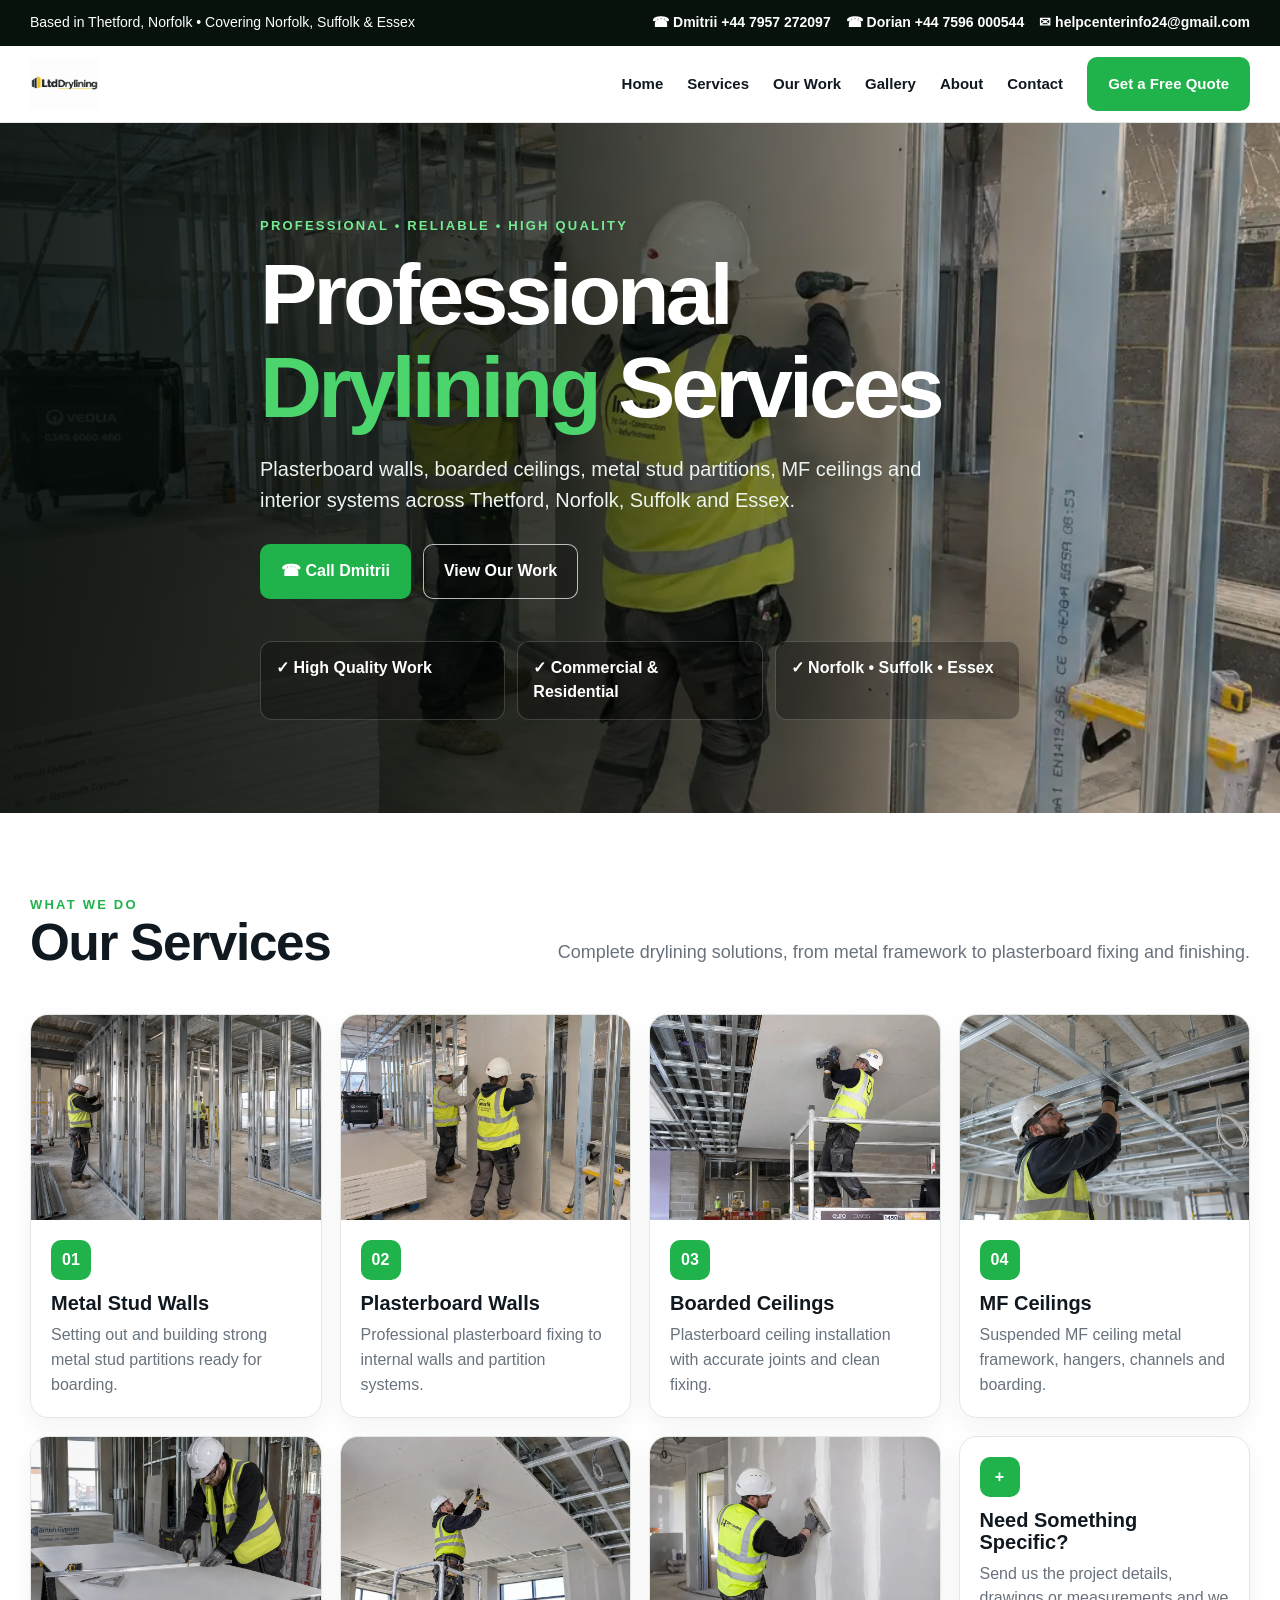
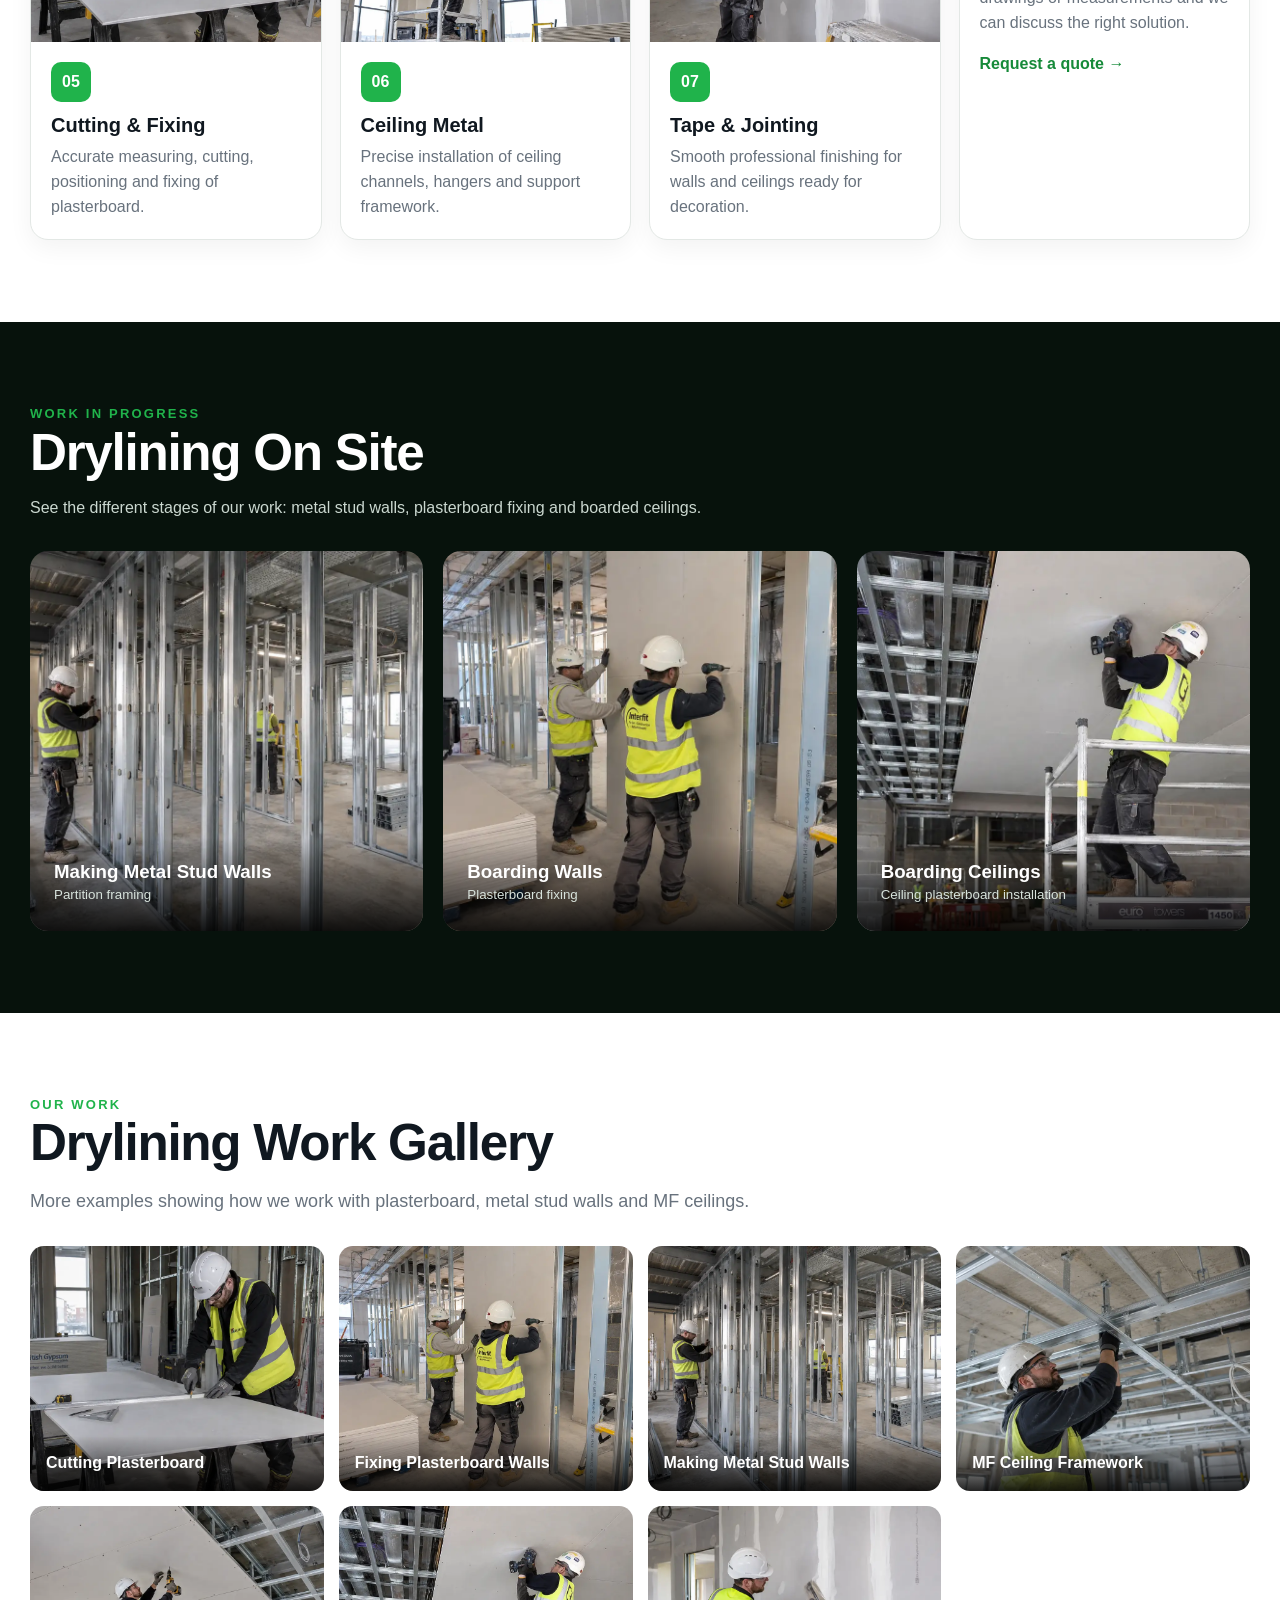
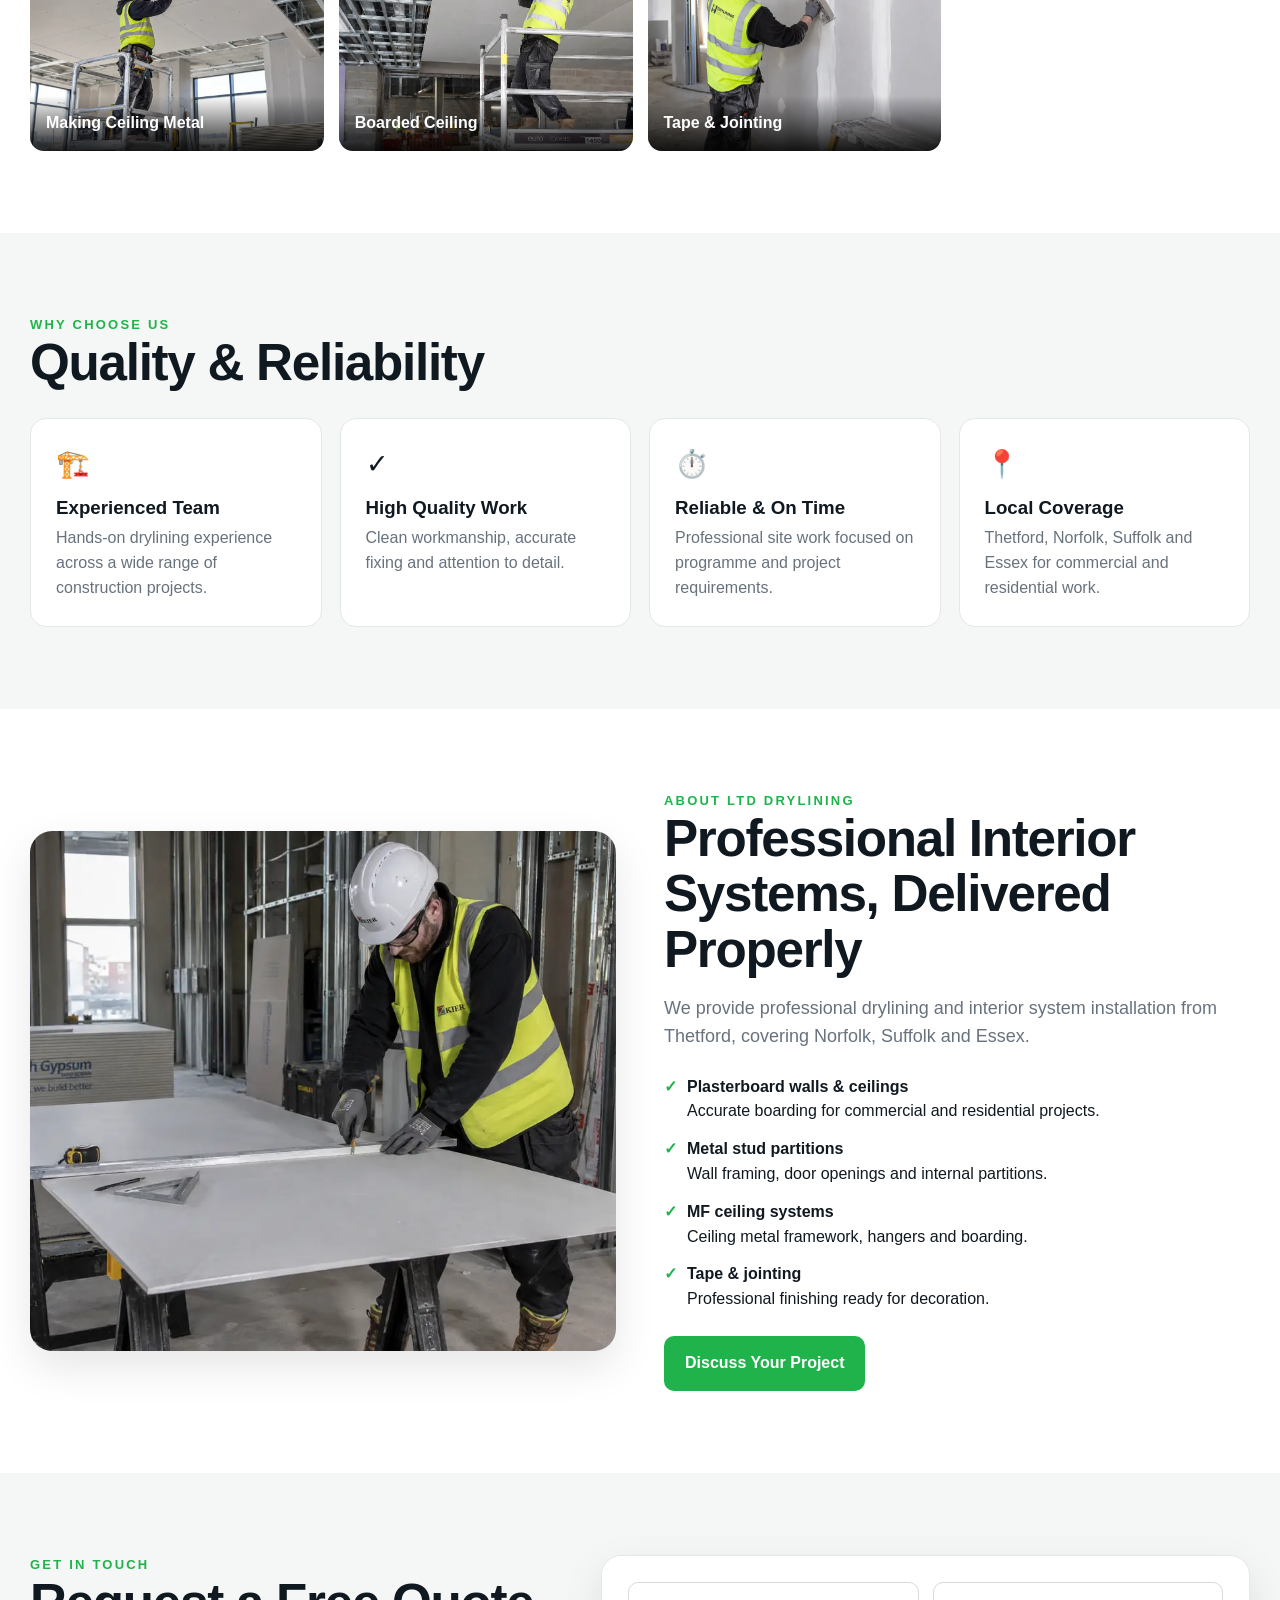
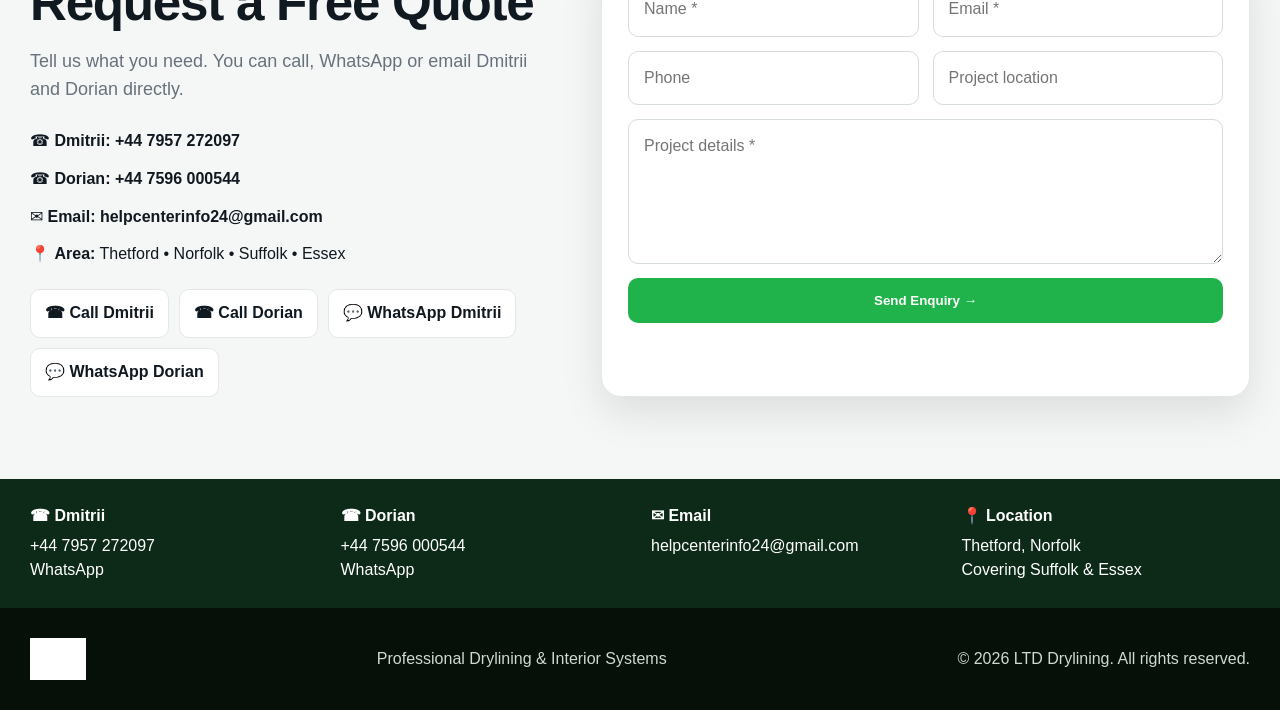
==== index.html @ b8921953 "Add files via upload" ====
<!DOCTYPE html>
<html lang="en">
<head>
<meta charset="UTF-8">
<meta name="viewport" content="width=device-width,initial-scale=1,viewport-fit=cover">
<meta name="theme-color" content="#07120c">
<title>LTD Drylining | Professional Drylining Services</title>
<meta name="description" content="Professional drylining, plasterboard walls, boarded ceilings, MF ceilings and metal stud partitions from Thetford across Norfolk, Suffolk and Essex.">
<style>
*{box-sizing:border-box}
html{scroll-behavior:smooth}
:root{
 --green:#20b34b;--green2:#168a39;--dark:#07120c;--dark2:#0d1d14;
 --text:#101820;--muted:#68727d;--soft:#f5f7f6;--line:#e3e8e5;--white:#fff;
 --shadow:0 16px 42px rgba(0,0,0,.10);--radius:18px
}
body{margin:0;font-family:Arial,Helvetica,sans-serif;color:var(--text);background:#fff;line-height:1.55}
a{color:inherit;text-decoration:none}
img{display:block;max-width:100%}
.container{width:min(1220px,calc(100% - 32px));margin:auto}
.topbar{background:var(--dark);color:#fff;font-size:14px}
.topbar .container{min-height:46px;display:flex;align-items:center;justify-content:space-between;gap:18px;flex-wrap:wrap}
.top-contact{display:flex;gap:15px;align-items:center;flex-wrap:wrap}
.top-contact a{font-weight:700}
.top-contact a:hover{color:#58df78}
.nav-wrap{position:sticky;top:0;z-index:80;background:rgba(255,255,255,.97);backdrop-filter:blur(10px);border-bottom:1px solid var(--line)}
.nav{height:76px;display:flex;align-items:center;justify-content:space-between;gap:24px}
.brand img{height:52px;width:auto}
.nav-links{display:flex;align-items:center;gap:24px;font-weight:700;font-size:15px}
.nav-links a:hover{color:var(--green2)}
.btn{display:inline-flex;align-items:center;justify-content:center;gap:8px;padding:14px 20px;border-radius:10px;font-weight:800;border:1px solid transparent;cursor:pointer}
.btn-green{background:var(--green);color:#fff}
.btn-green:hover{background:var(--green2)}
.btn-outline{border-color:rgba(255,255,255,.7);color:#fff;background:rgba(0,0,0,.16)}
.menu-btn{display:none;border:0;background:none;font-size:28px}
.hero{min-height:690px;position:relative;display:flex;align-items:center;color:#fff;overflow:hidden}
.hero:before{content:"";position:absolute;inset:0;background:
 linear-gradient(90deg,rgba(3,10,6,.90) 0%,rgba(3,10,6,.72) 43%,rgba(3,10,6,.22) 76%,rgba(3,10,6,.10) 100%),
 url("[data-uri]") center/cover no-repeat}
.hero-content{position:relative;z-index:2;padding:90px 0;max-width:760px}
.eyebrow{text-transform:uppercase;letter-spacing:.17em;font-weight:900;font-size:13px;color:var(--green)}
.hero .eyebrow{color:#75eb91}
h1,h2,h3{margin:0;line-height:1.08}
h1{font-size:clamp(48px,7vw,86px);letter-spacing:-.045em;margin:12px 0 20px}
h1 span{color:#4bd56c}
h2{font-size:clamp(34px,4vw,52px);letter-spacing:-.025em;margin-bottom:14px}
.lead{font-size:18px;color:var(--muted);max-width:780px}
.hero p{font-size:20px;color:#edf3ef;max-width:700px}
.hero-actions{display:flex;gap:12px;flex-wrap:wrap;margin-top:28px}
.trust-row{display:grid;grid-template-columns:repeat(3,1fr);gap:12px;margin-top:42px}
.trust-item{padding:14px 15px;border-radius:12px;background:rgba(0,0,0,.28);border:1px solid rgba(255,255,255,.18);font-weight:700}
.section{padding:82px 0}
.section-soft{background:var(--soft)}
.section-dark{background:var(--dark);color:#fff}
.section-head{display:flex;align-items:end;justify-content:space-between;gap:26px;margin-bottom:30px}
.services{display:grid;grid-template-columns:repeat(4,1fr);gap:18px}
.card{overflow:hidden;border-radius:var(--radius);background:#fff;border:1px solid var(--line);box-shadow:0 8px 24px rgba(0,0,0,.05)}
.card-img{height:205px;width:100%;object-fit:cover}
.card-body{padding:20px}
.card-no{width:40px;height:40px;border-radius:10px;display:grid;place-items:center;background:var(--green);color:#fff;font-weight:900;margin-bottom:13px}
.card h3{font-size:20px;margin-bottom:8px}
.card p{margin:0;color:var(--muted)}
.projects{display:grid;grid-template-columns:repeat(3,1fr);gap:20px;margin-top:30px}
.project{position:relative;border-radius:18px;overflow:hidden;min-height:380px;background:#ddd}
.project img{height:380px;width:100%;object-fit:cover}
.project-info{position:absolute;left:0;right:0;bottom:0;padding:24px;color:#fff;background:linear-gradient(transparent,rgba(0,0,0,.88))}
.project-info small{color:#d8e3dc}
.gallery{display:grid;grid-template-columns:repeat(4,1fr);gap:15px;margin-top:30px}
.gallery-item{position:relative;overflow:hidden;border-radius:14px;background:#ddd;min-height:245px}
.gallery-item img{width:100%;height:245px;object-fit:cover;transition:.25s}
.gallery-item:hover img{transform:scale(1.025)}
.gallery-label{position:absolute;left:0;right:0;bottom:0;padding:15px 16px;color:#fff;font-weight:800;background:linear-gradient(transparent,rgba(0,0,0,.86))}
.why-grid{display:grid;grid-template-columns:repeat(4,1fr);gap:18px;margin-top:28px}
.why-card{padding:25px;border-radius:16px;background:#fff;border:1px solid var(--line)}
.why-icon{font-size:27px;margin-bottom:12px}
.why-card p{margin:8px 0 0;color:var(--muted)}
.about{display:grid;grid-template-columns:1fr 1fr;gap:48px;align-items:center}
.about-photo{border-radius:22px;overflow:hidden;box-shadow:var(--shadow)}
.about-photo img{width:100%;height:520px;object-fit:cover}
.checks{display:grid;gap:13px;margin:24px 0}
.check{display:flex;gap:10px;align-items:flex-start}
.check span:first-child{color:var(--green);font-weight:900}
.contact-grid{display:grid;grid-template-columns:.9fr 1.1fr;gap:40px}
.contact-box{background:#fff;border-radius:20px;padding:26px;border:1px solid var(--line);box-shadow:var(--shadow)}
.contact-list{display:grid;gap:13px;margin-top:25px}
.contact-list a{font-weight:800}
.contact-actions{display:flex;gap:10px;flex-wrap:wrap;margin-top:22px}
.contact-link{padding:11px 14px;border-radius:10px;border:1px solid var(--line);background:#fff;font-weight:800}
.contact-link:hover{border-color:var(--green);color:var(--green2)}
.form-grid{display:grid;grid-template-columns:1fr 1fr;gap:14px}
.form-grid .full{grid-column:1/-1}
input,textarea{width:100%;padding:14px 15px;border:1px solid #d6ddd8;border-radius:10px;font:inherit}
textarea{min-height:145px;resize:vertical}
.contact-strip{background:#0d2a18;color:#fff;padding:25px 0}
.contact-strip .container{display:grid;grid-template-columns:repeat(4,1fr);gap:22px}
.contact-strip strong{display:block;margin-bottom:5px}
.footer{background:#061009;color:#cfd9d2;padding:30px 0}
.footer .container{display:flex;justify-content:space-between;gap:25px;align-items:center;flex-wrap:wrap}
.footer img{height:42px;filter:brightness(0) invert(1)}
.mobile-bar{display:none}

@media(max-width:1000px){
 .services{grid-template-columns:repeat(2,1fr)}
 .gallery{grid-template-columns:repeat(2,1fr)}
 .why-grid{grid-template-columns:repeat(2,1fr)}
 .about,.contact-grid{grid-template-columns:1fr}
 .contact-strip .container{grid-template-columns:1fr 1fr}
}
@media(max-width:760px){
 body{padding-bottom:70px}
 .topbar{display:none}
 .nav{height:66px}
 .brand img{height:40px}
 .menu-btn{display:block}
 .nav-links{display:none;position:absolute;top:66px;left:0;right:0;background:#fff;padding:18px 20px;border-bottom:1px solid var(--line);flex-direction:column;align-items:flex-start}
 .nav-links.open{display:flex}
 .hero{min-height:630px}
 .hero:before{background:linear-gradient(180deg,rgba(3,10,6,.58),rgba(3,10,6,.88)),url("[data-uri]") center/cover no-repeat}
 .hero-content{padding:70px 0 58px}
 h1{font-size:clamp(43px,13vw,68px)}
 .hero p{font-size:18px}
 .trust-row,.services,.projects,.gallery,.why-grid,.form-grid,.contact-strip .container{grid-template-columns:1fr}
 .section{padding:62px 0}
 .section-head{align-items:flex-start;flex-direction:column}
 .project,.project img{min-height:320px;height:320px}
 .about-photo img{height:390px}
 .form-grid .full{grid-column:auto}
 .mobile-bar{display:grid;position:fixed;z-index:100;left:10px;right:10px;bottom:10px;grid-template-columns:1fr 1fr 1fr;background:#07120c;border-radius:14px;overflow:hidden;box-shadow:0 12px 35px rgba(0,0,0,.3)}
 .mobile-bar a{color:#fff;padding:13px 8px;text-align:center;font-weight:800;font-size:13px;border-right:1px solid rgba(255,255,255,.1)}
 .mobile-bar a:last-child{background:var(--green);border-right:0}
}
</style>
</head>
<body>

<div class="topbar">
 <div class="container">
  <div>Based in Thetford, Norfolk • Covering Norfolk, Suffolk & Essex</div>
  <div class="top-contact">
   <a href="tel:+447957272097">☎ Dmitrii +44 7957 272097</a>
   <a href="tel:+447596000544">☎ Dorian +44 7596 000544</a>
   <a href="mailto:helpcenterinfo24@gmail.com">✉ helpcenterinfo24@gmail.com</a>
  </div>
 </div>
</div>

<header class="nav-wrap">
 <div class="container nav">
  <a class="brand" href="#home"><img src="[data-uri]" alt="LtdDrylining logo"></a>
  <nav class="nav-links" id="navLinks">
   <a href="#home">Home</a>
   <a href="#services">Services</a>
   <a href="#projects">Our Work</a>
   <a href="#gallery">Gallery</a>
   <a href="#about">About</a>
   <a href="#contact">Contact</a>
   <a class="btn btn-green" href="#contact">Get a Free Quote</a>
  </nav>
  <button class="menu-btn" aria-label="Open menu" onclick="document.getElementById('navLinks').classList.toggle('open')">☰</button>
 </div>
</header>

<main>
<section class="hero" id="home">
 <div class="container hero-content">
  <div class="eyebrow">Professional • Reliable • High Quality</div>
  <h1>Professional <span>Drylining</span> Services</h1>
  <p>Plasterboard walls, boarded ceilings, metal stud partitions, MF ceilings and interior systems across Thetford, Norfolk, Suffolk and Essex.</p>
  <div class="hero-actions">
   <a class="btn btn-green" href="tel:+447957272097">☎ Call Dmitrii</a>
   <a class="btn btn-outline" href="#gallery">View Our Work</a>
  </div>
  <div class="trust-row">
   <div class="trust-item">✓ High Quality Work</div>
   <div class="trust-item">✓ Commercial & Residential</div>
   <div class="trust-item">✓ Norfolk • Suffolk • Essex</div>
  </div>
 </div>
</section>

<section class="section" id="services">
 <div class="container">
  <div class="section-head">
   <div><div class="eyebrow">What we do</div><h2>Our Services</h2></div>
   <p class="lead">Complete drylining solutions, from metal framework to plasterboard fixing and finishing.</p>
  </div>
  <div class="services">
   <article class="card"><img class="card-img" src="[data-uri]" alt="Metal stud wall framing"><div class="card-body"><div class="card-no">01</div><h3>Metal Stud Walls</h3><p>Setting out and building strong metal stud partitions ready for boarding.</p></div></article>
   <article class="card"><img class="card-img" src="[data-uri]" alt="Plasterboard wall installation"><div class="card-body"><div class="card-no">02</div><h3>Plasterboard Walls</h3><p>Professional plasterboard fixing to internal walls and partition systems.</p></div></article>
   <article class="card"><img class="card-img" src="[data-uri]" alt="Boarded ceiling installation"><div class="card-body"><div class="card-no">03</div><h3>Boarded Ceilings</h3><p>Plasterboard ceiling installation with accurate joints and clean fixing.</p></div></article>
   <article class="card"><img class="card-img" src="[data-uri]" alt="MF ceiling metal framework"><div class="card-body"><div class="card-no">04</div><h3>MF Ceilings</h3><p>Suspended MF ceiling metal framework, hangers, channels and boarding.</p></div></article>
   <article class="card"><img class="card-img" src="[data-uri]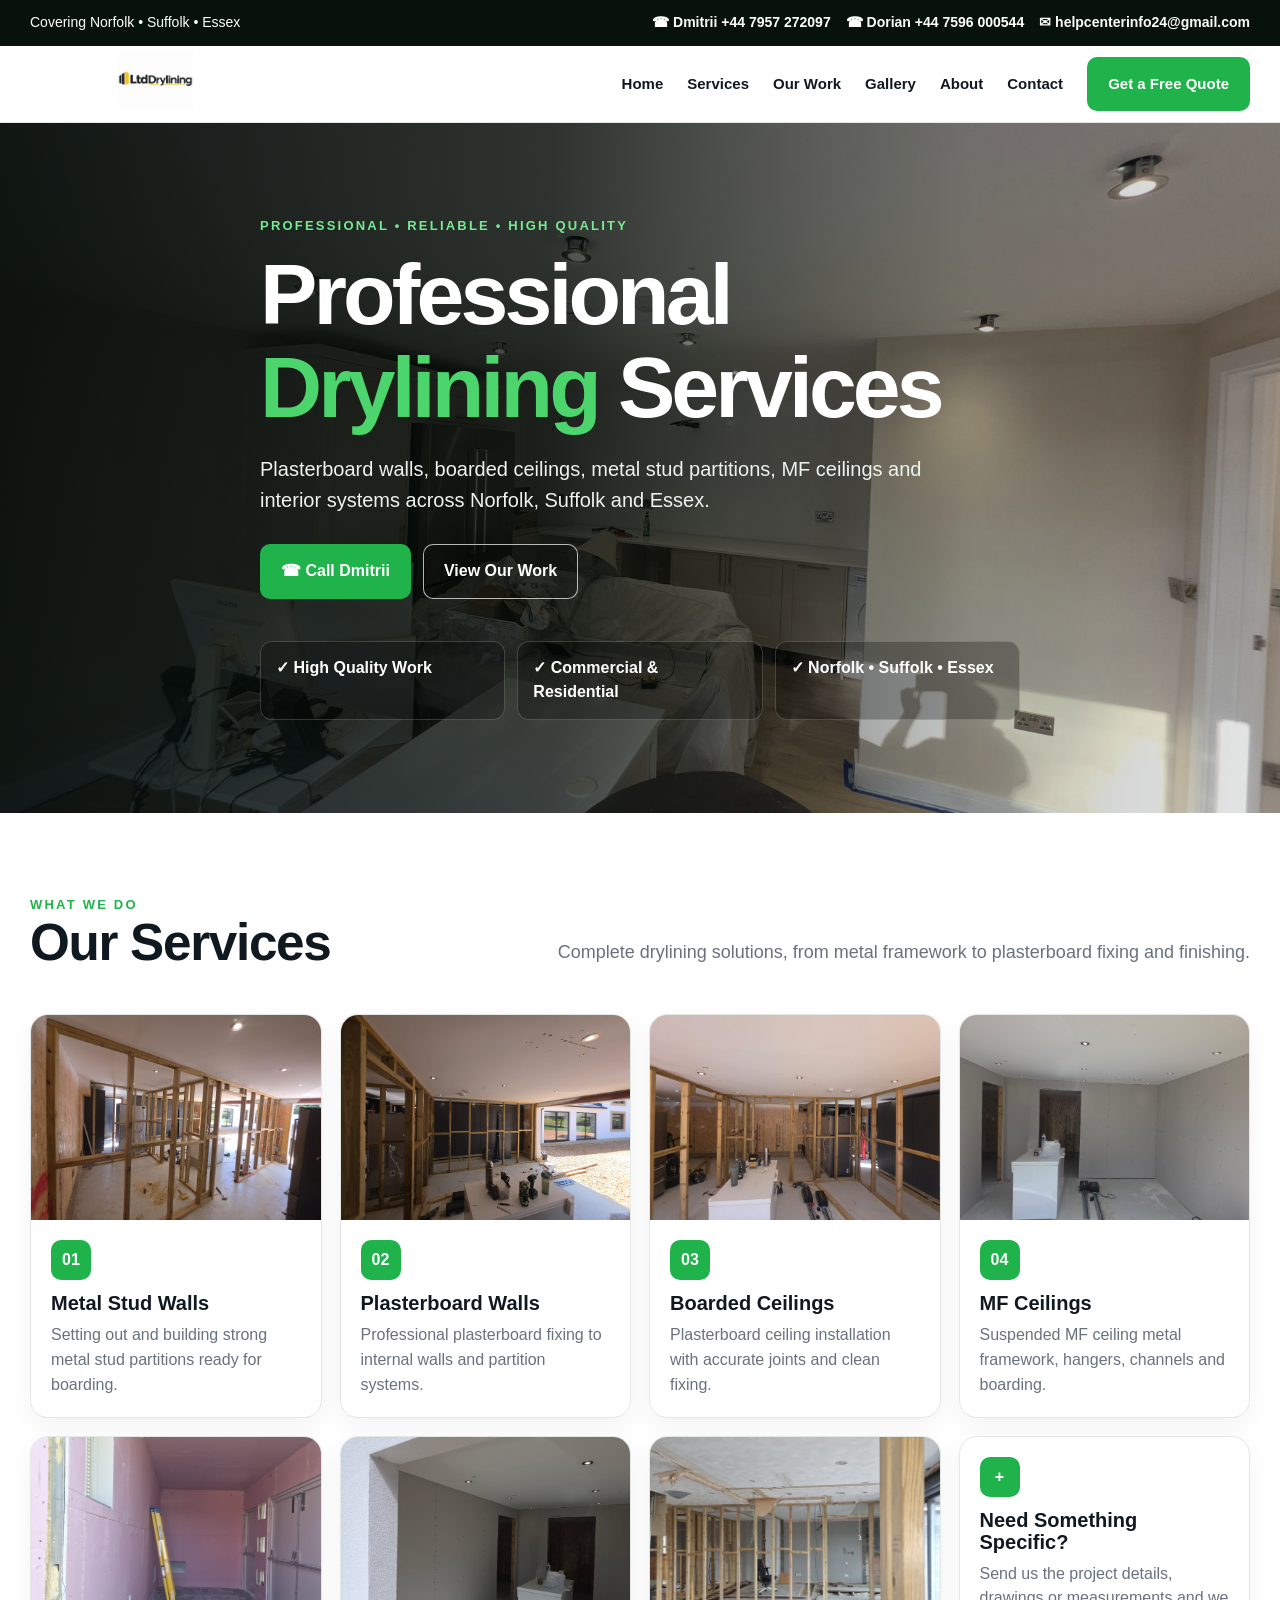
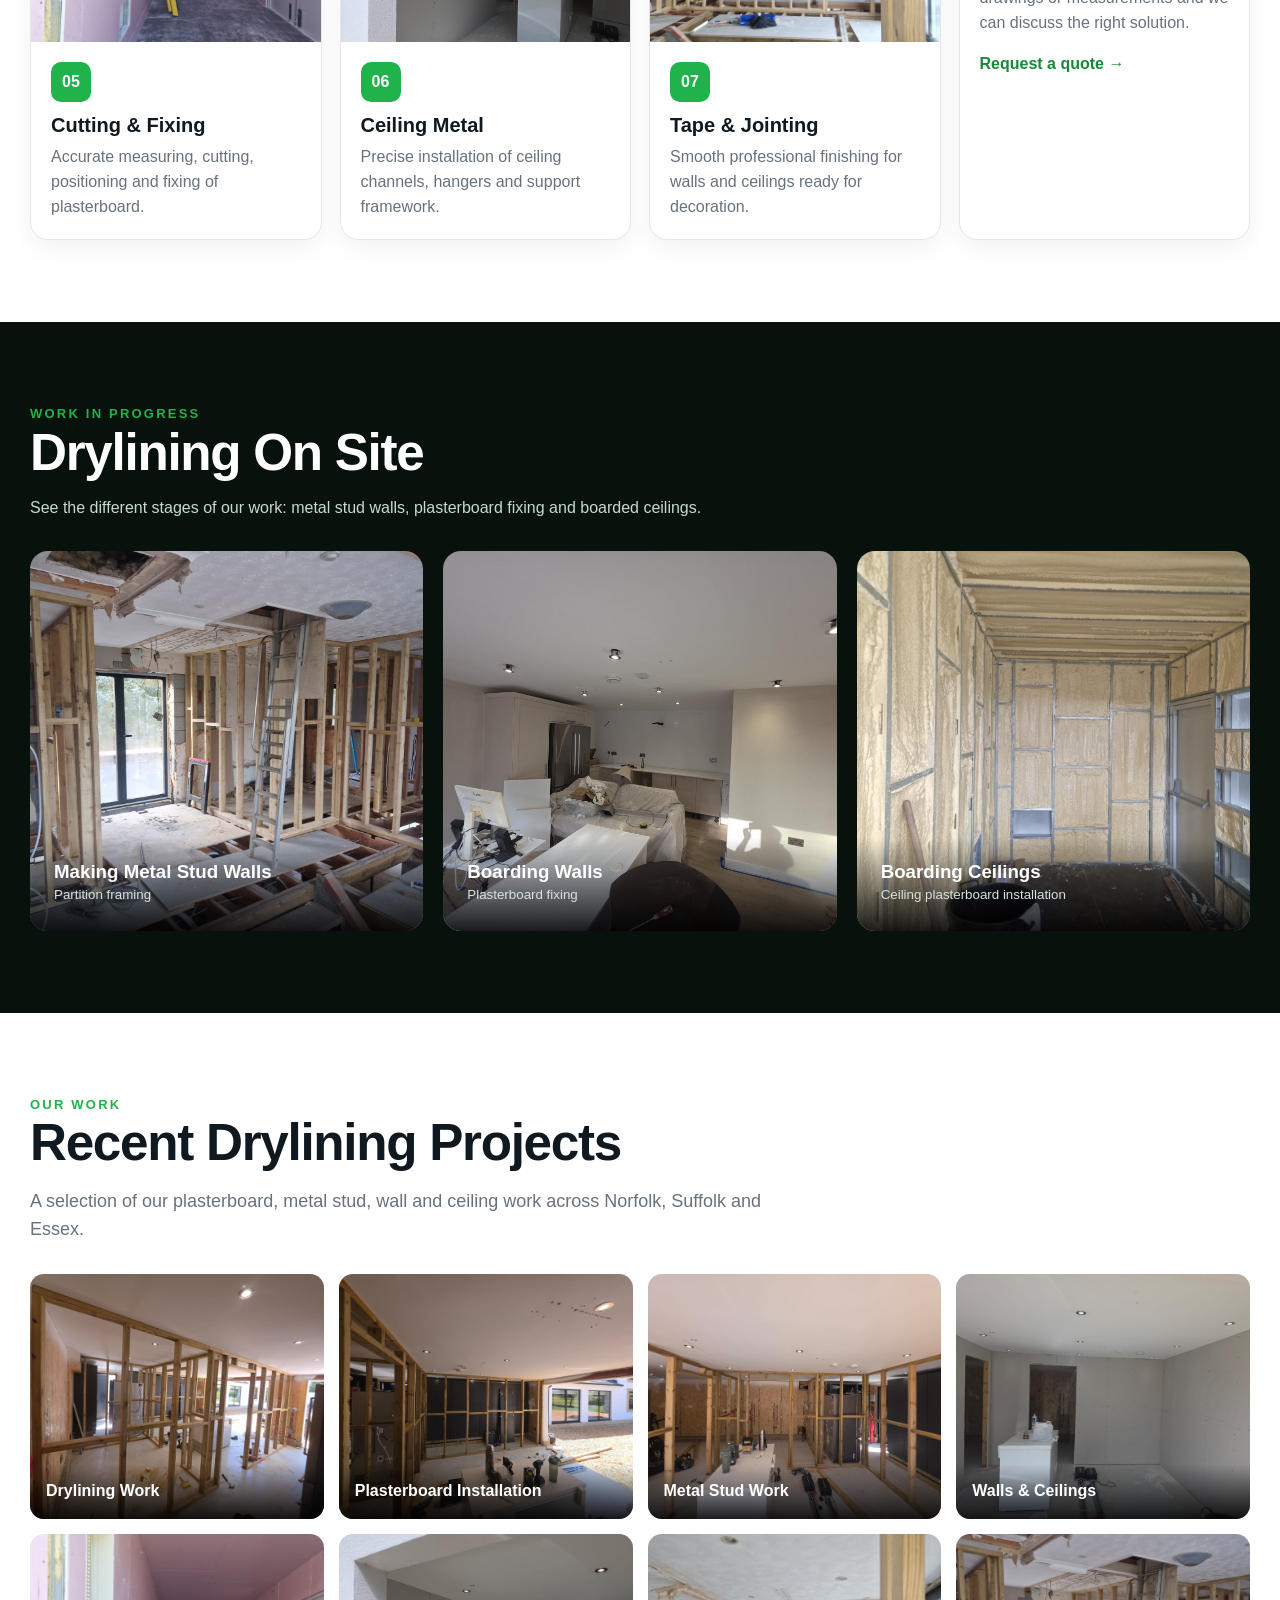
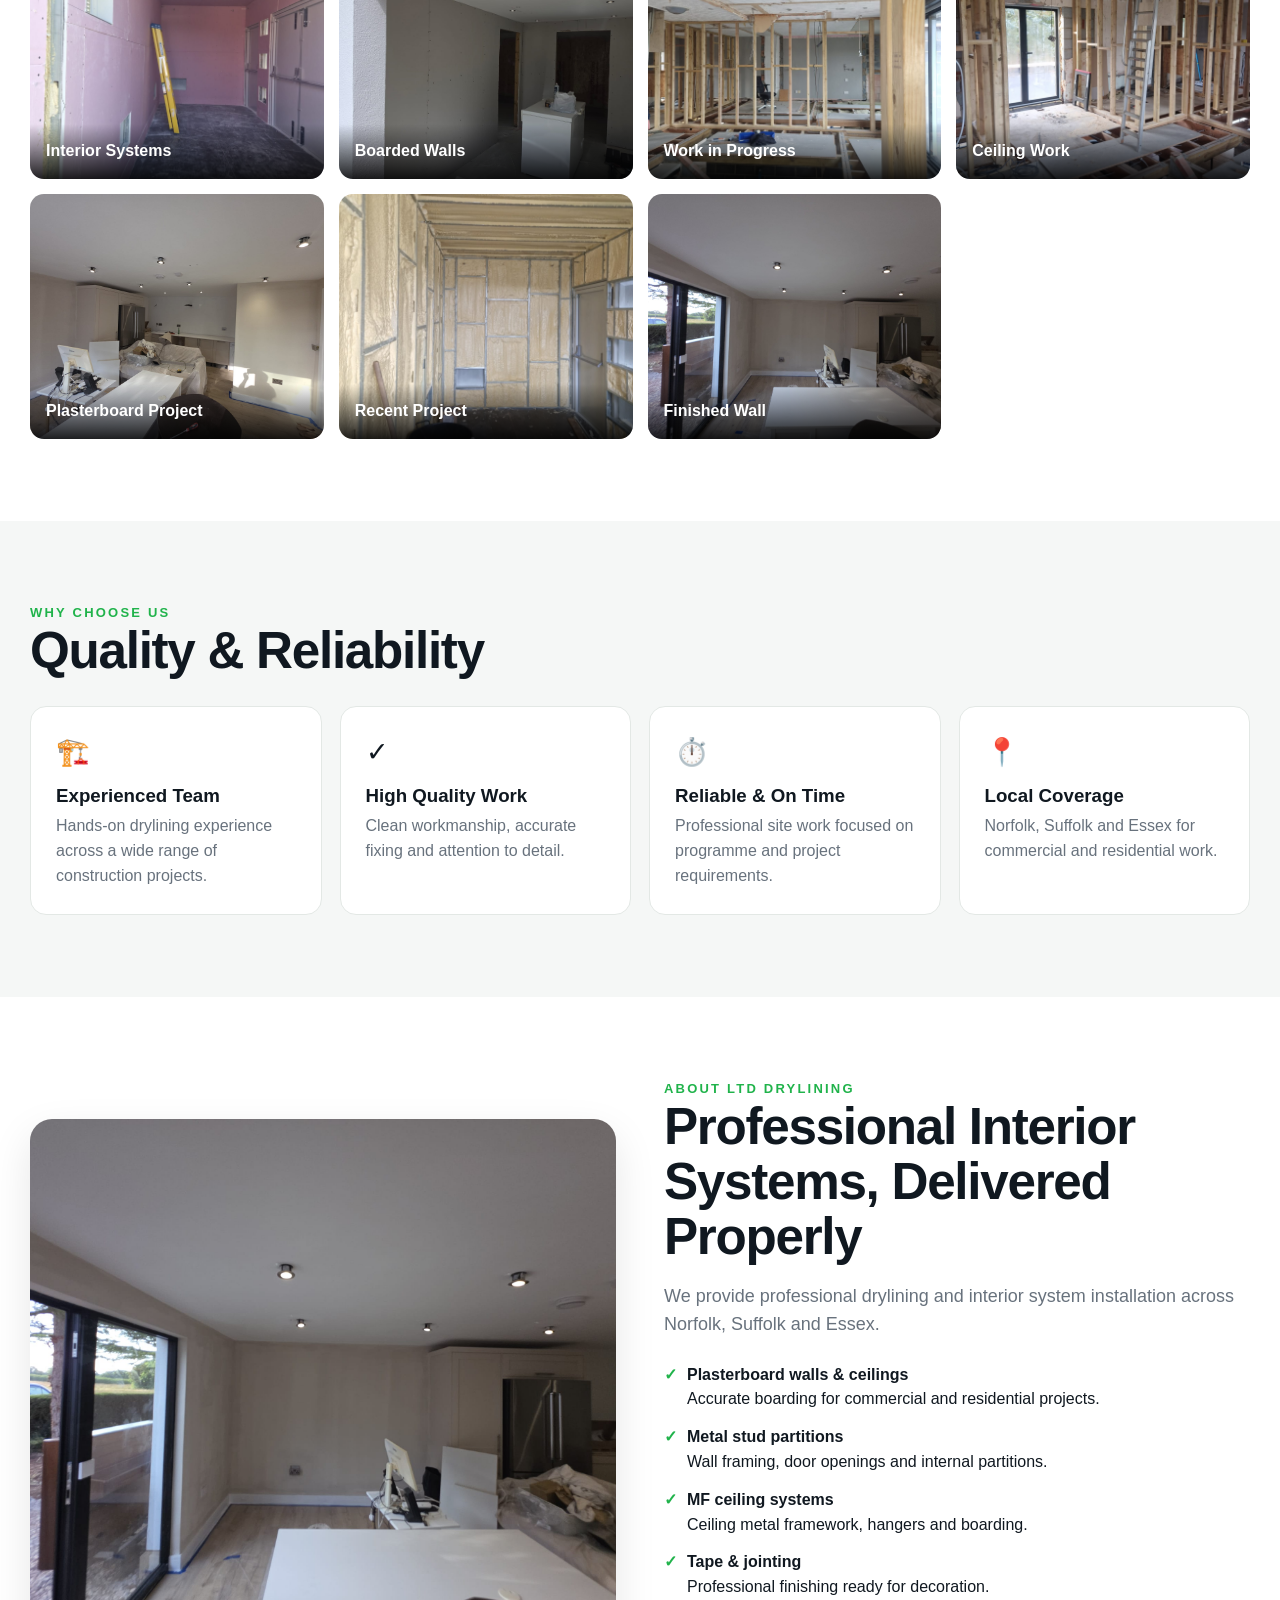
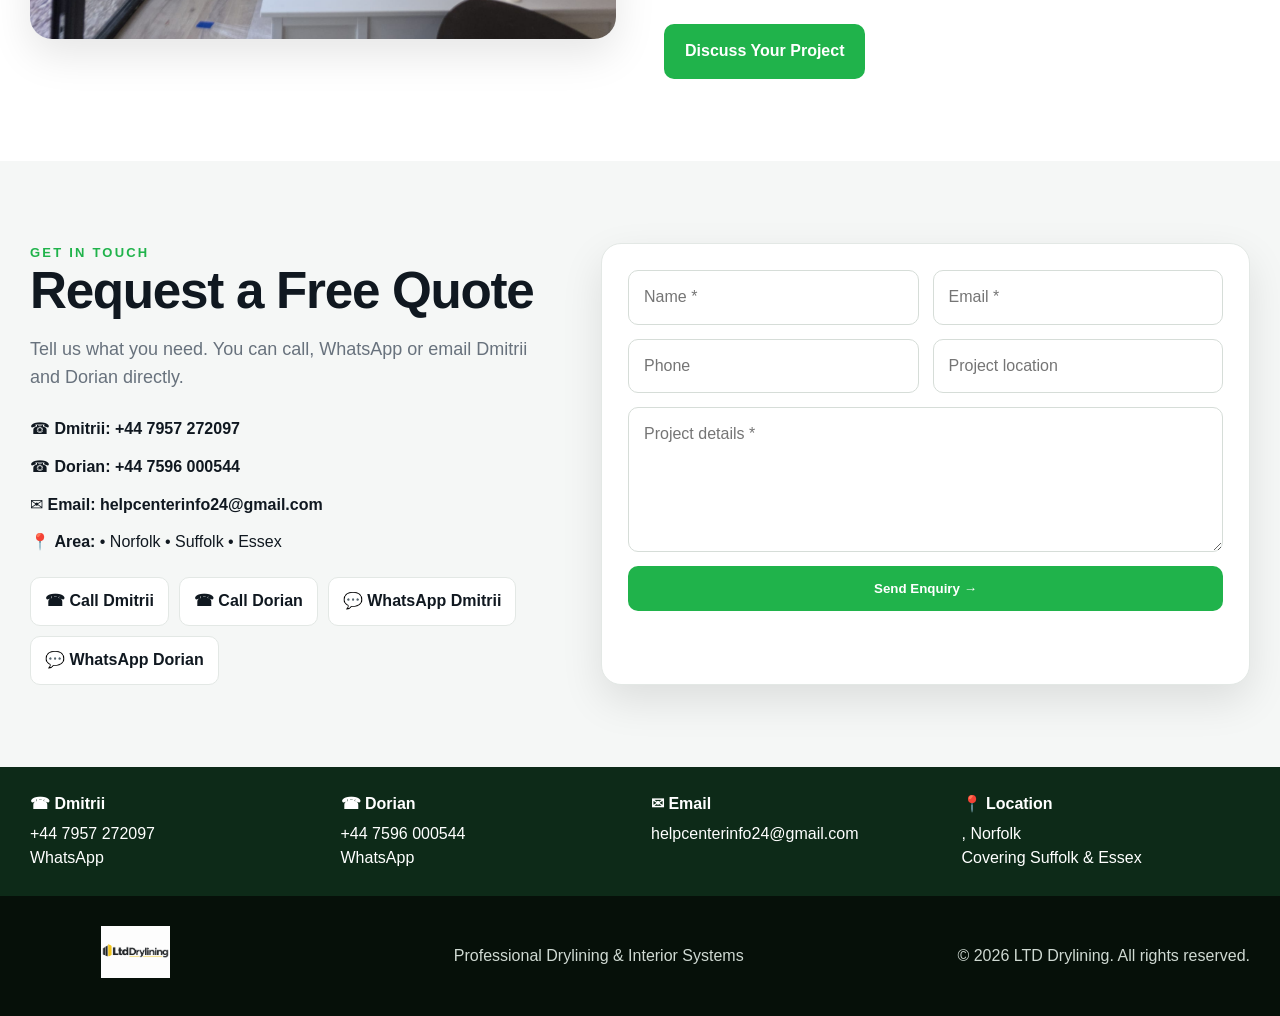
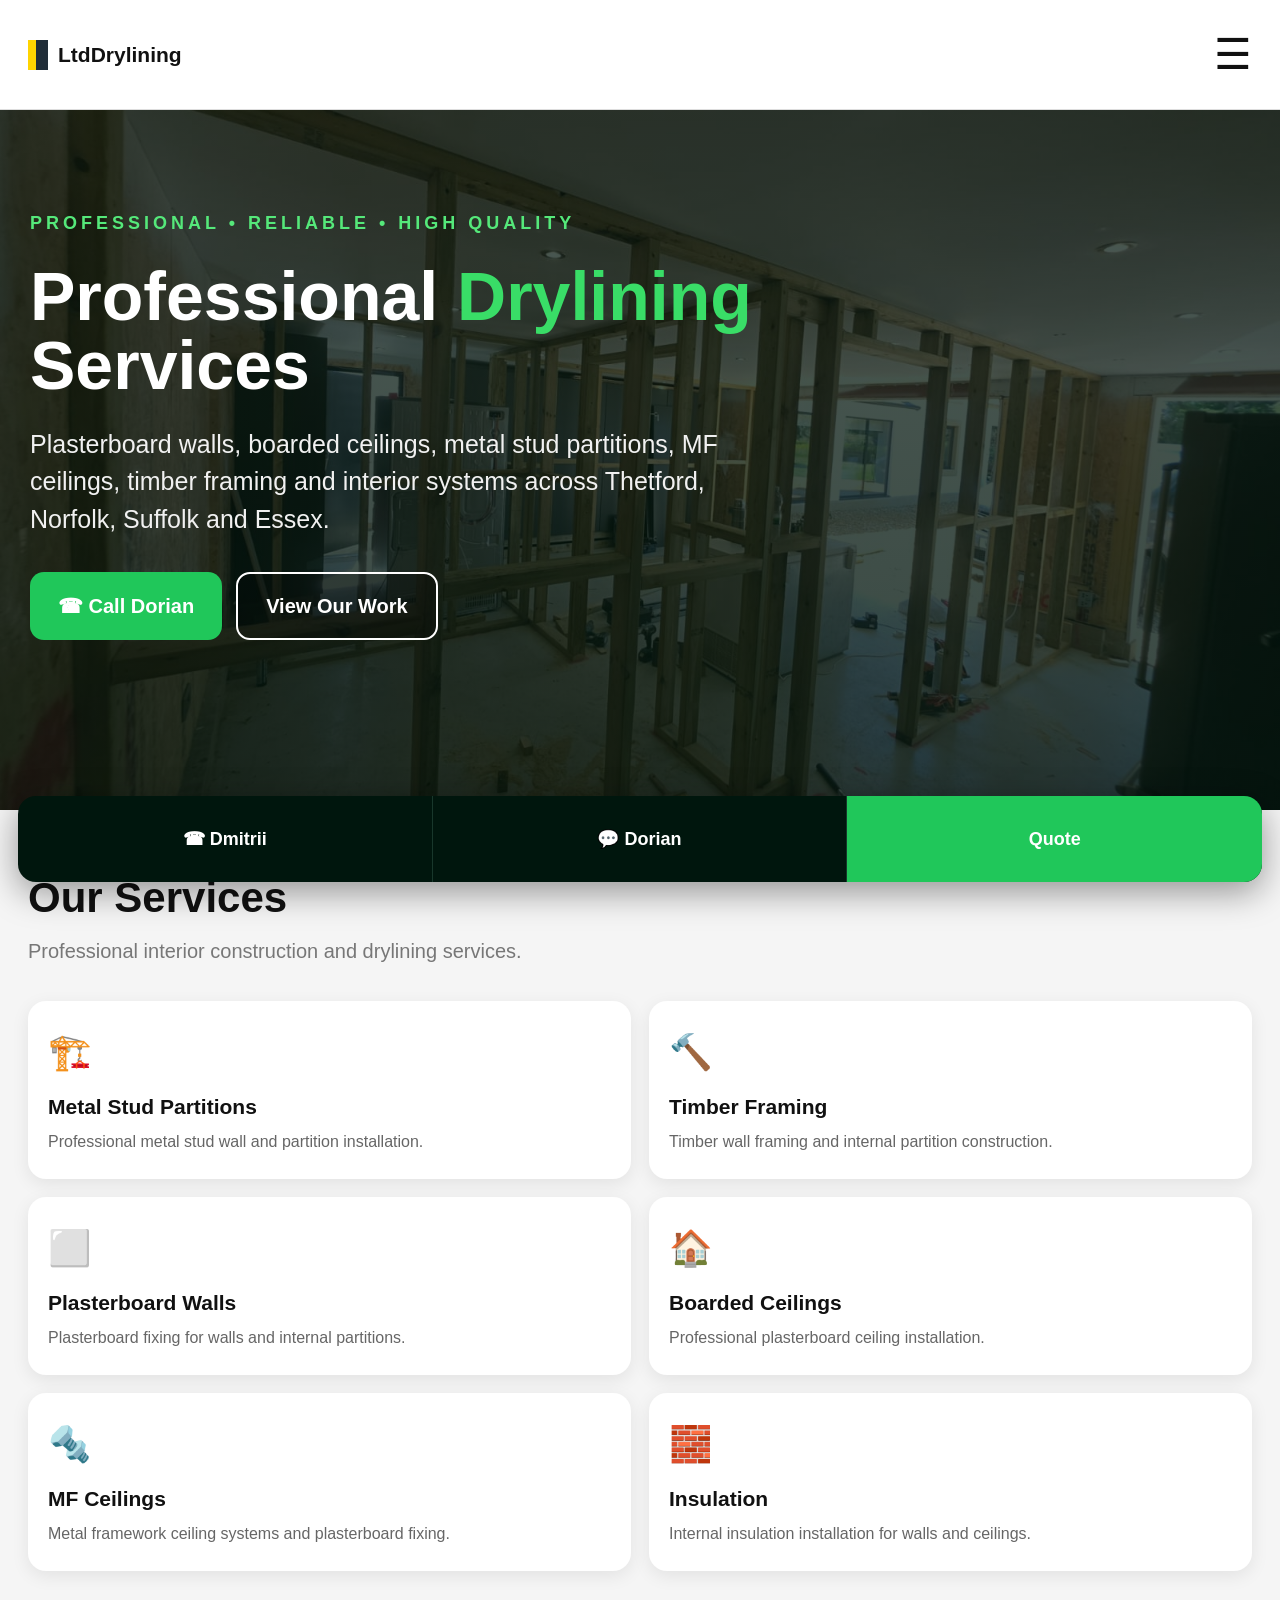
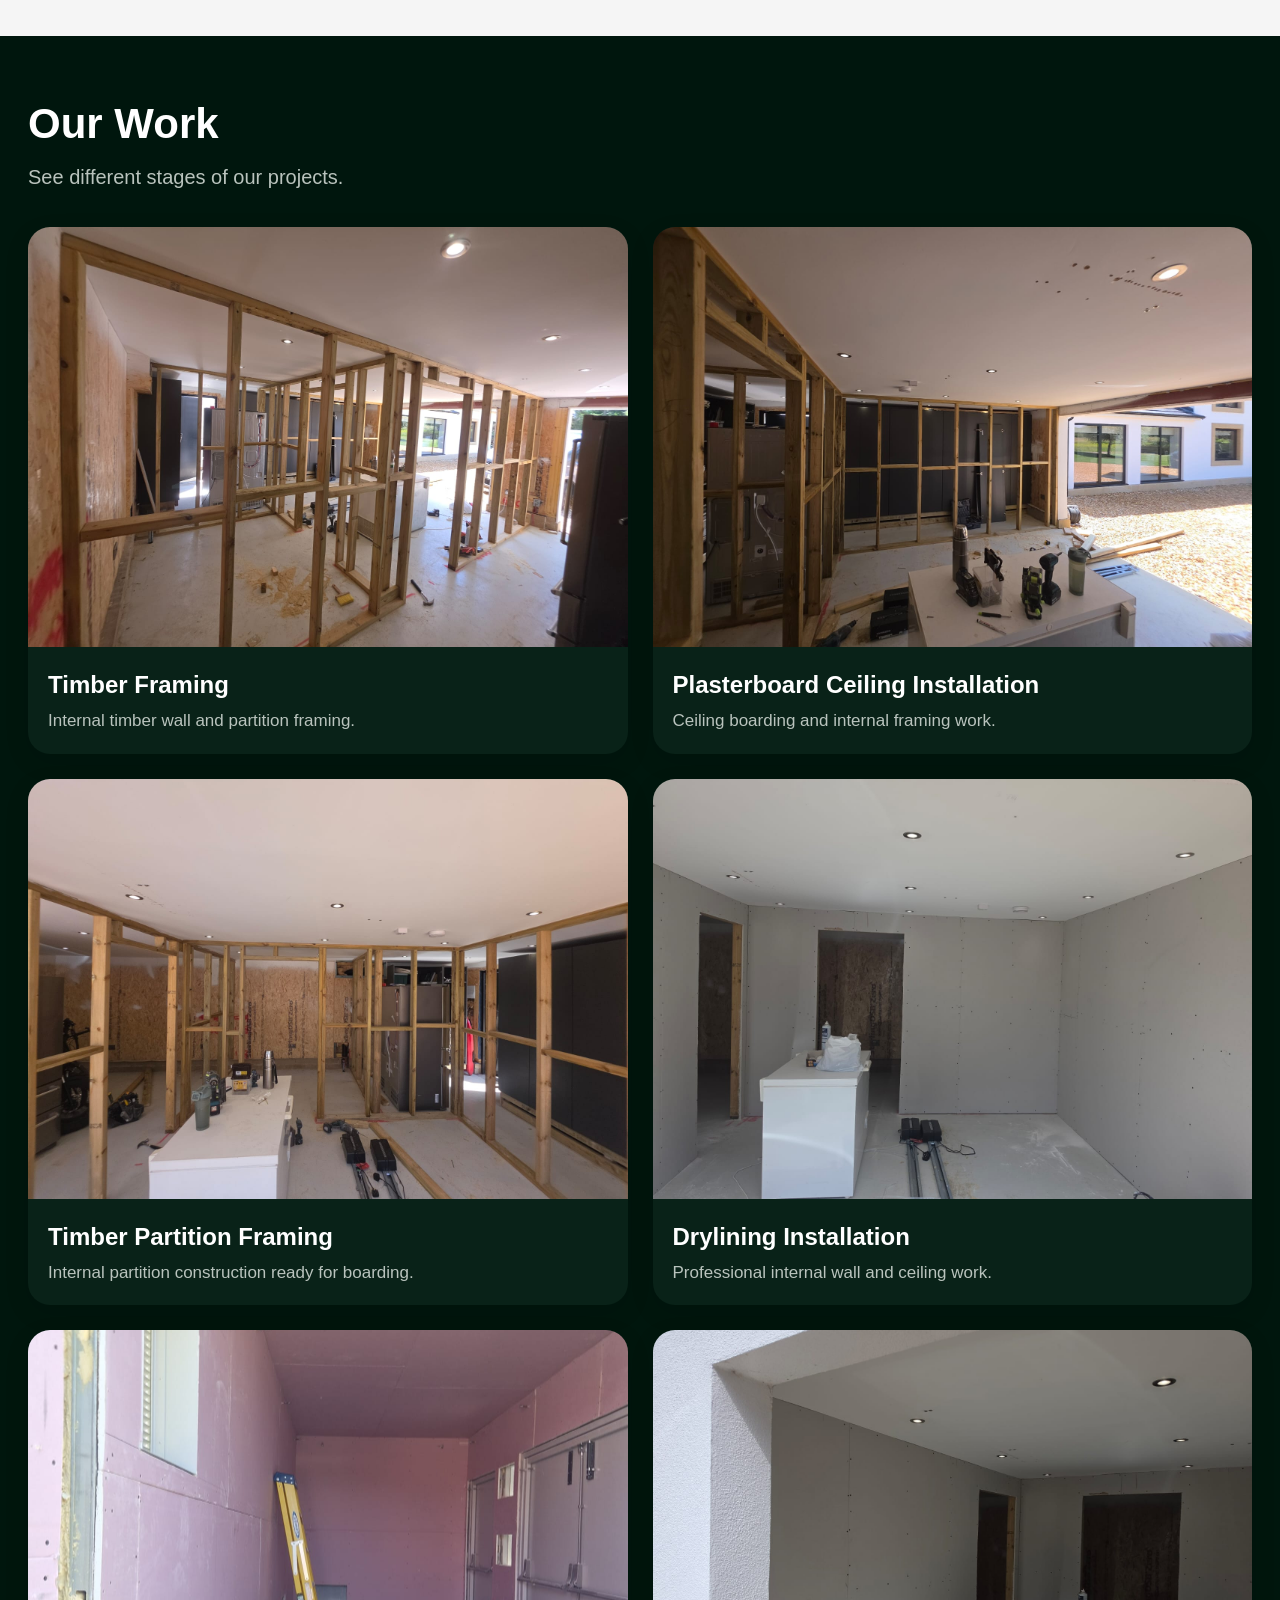
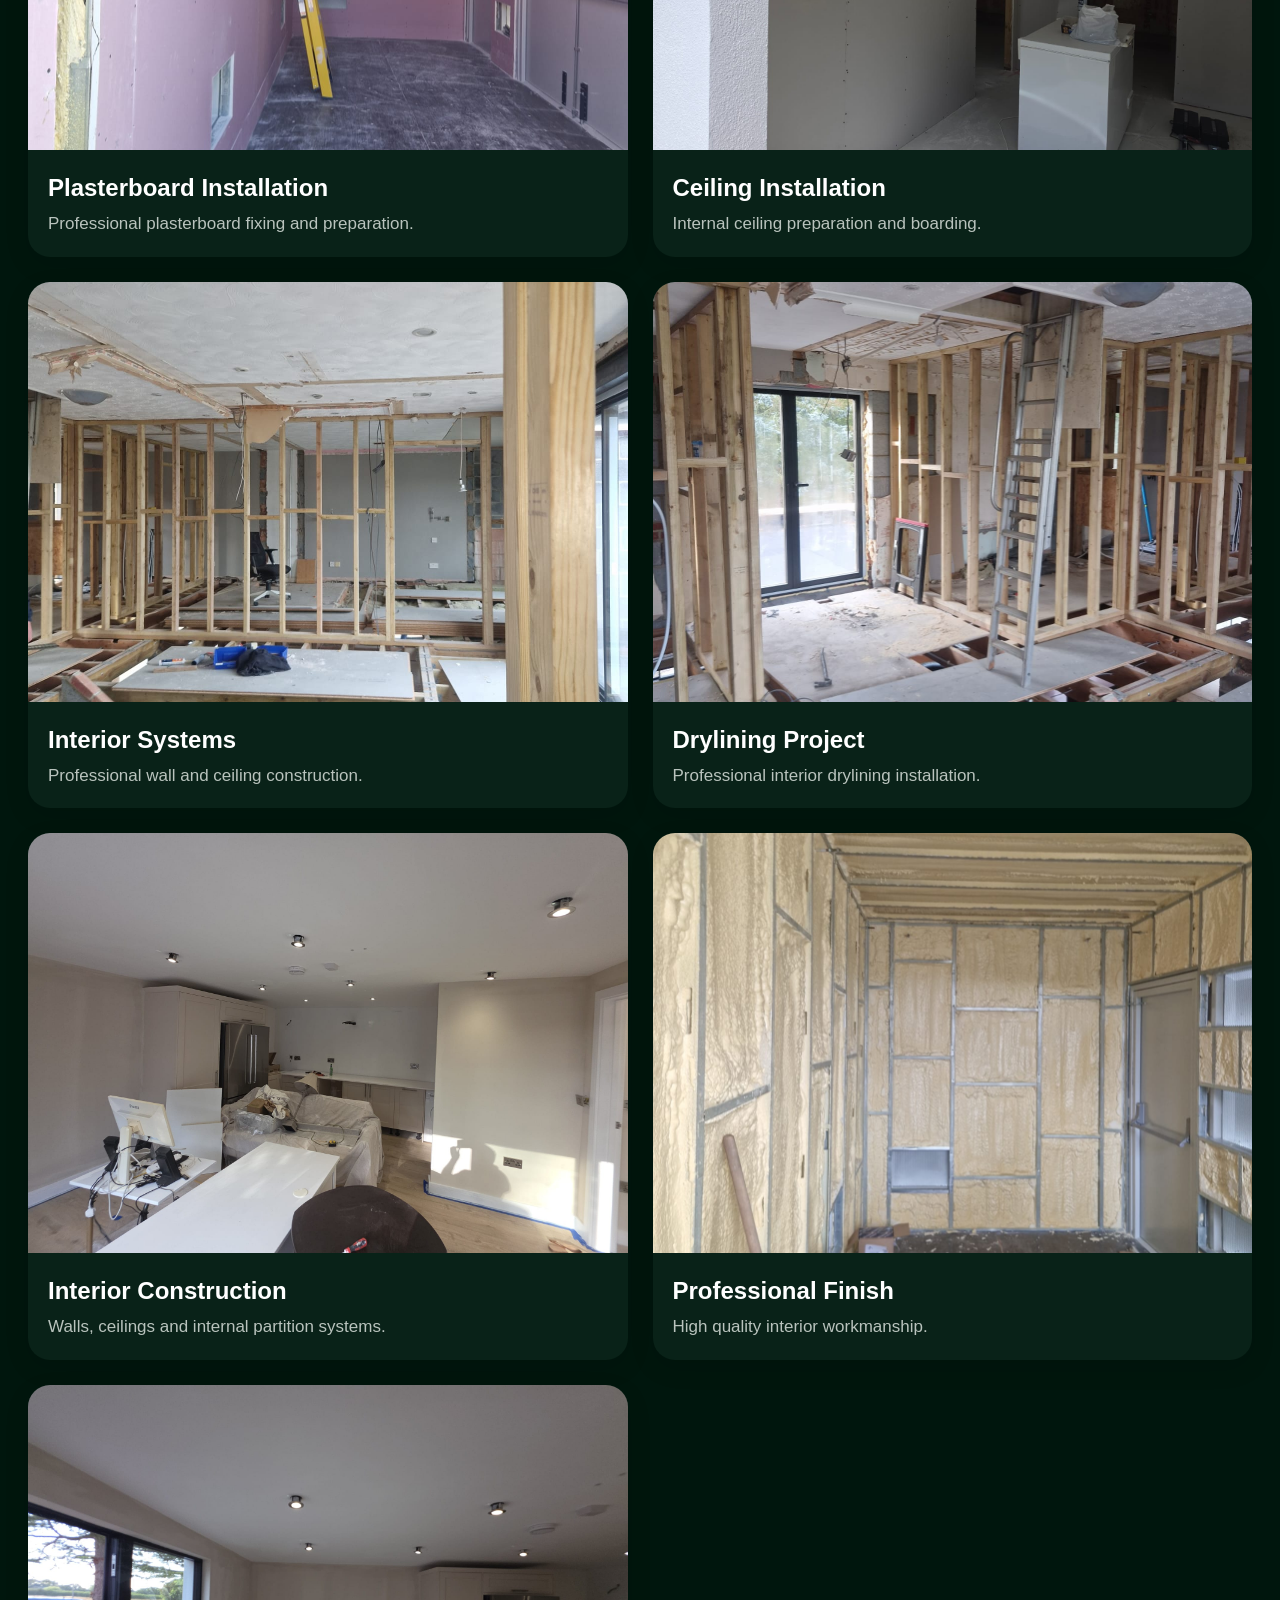
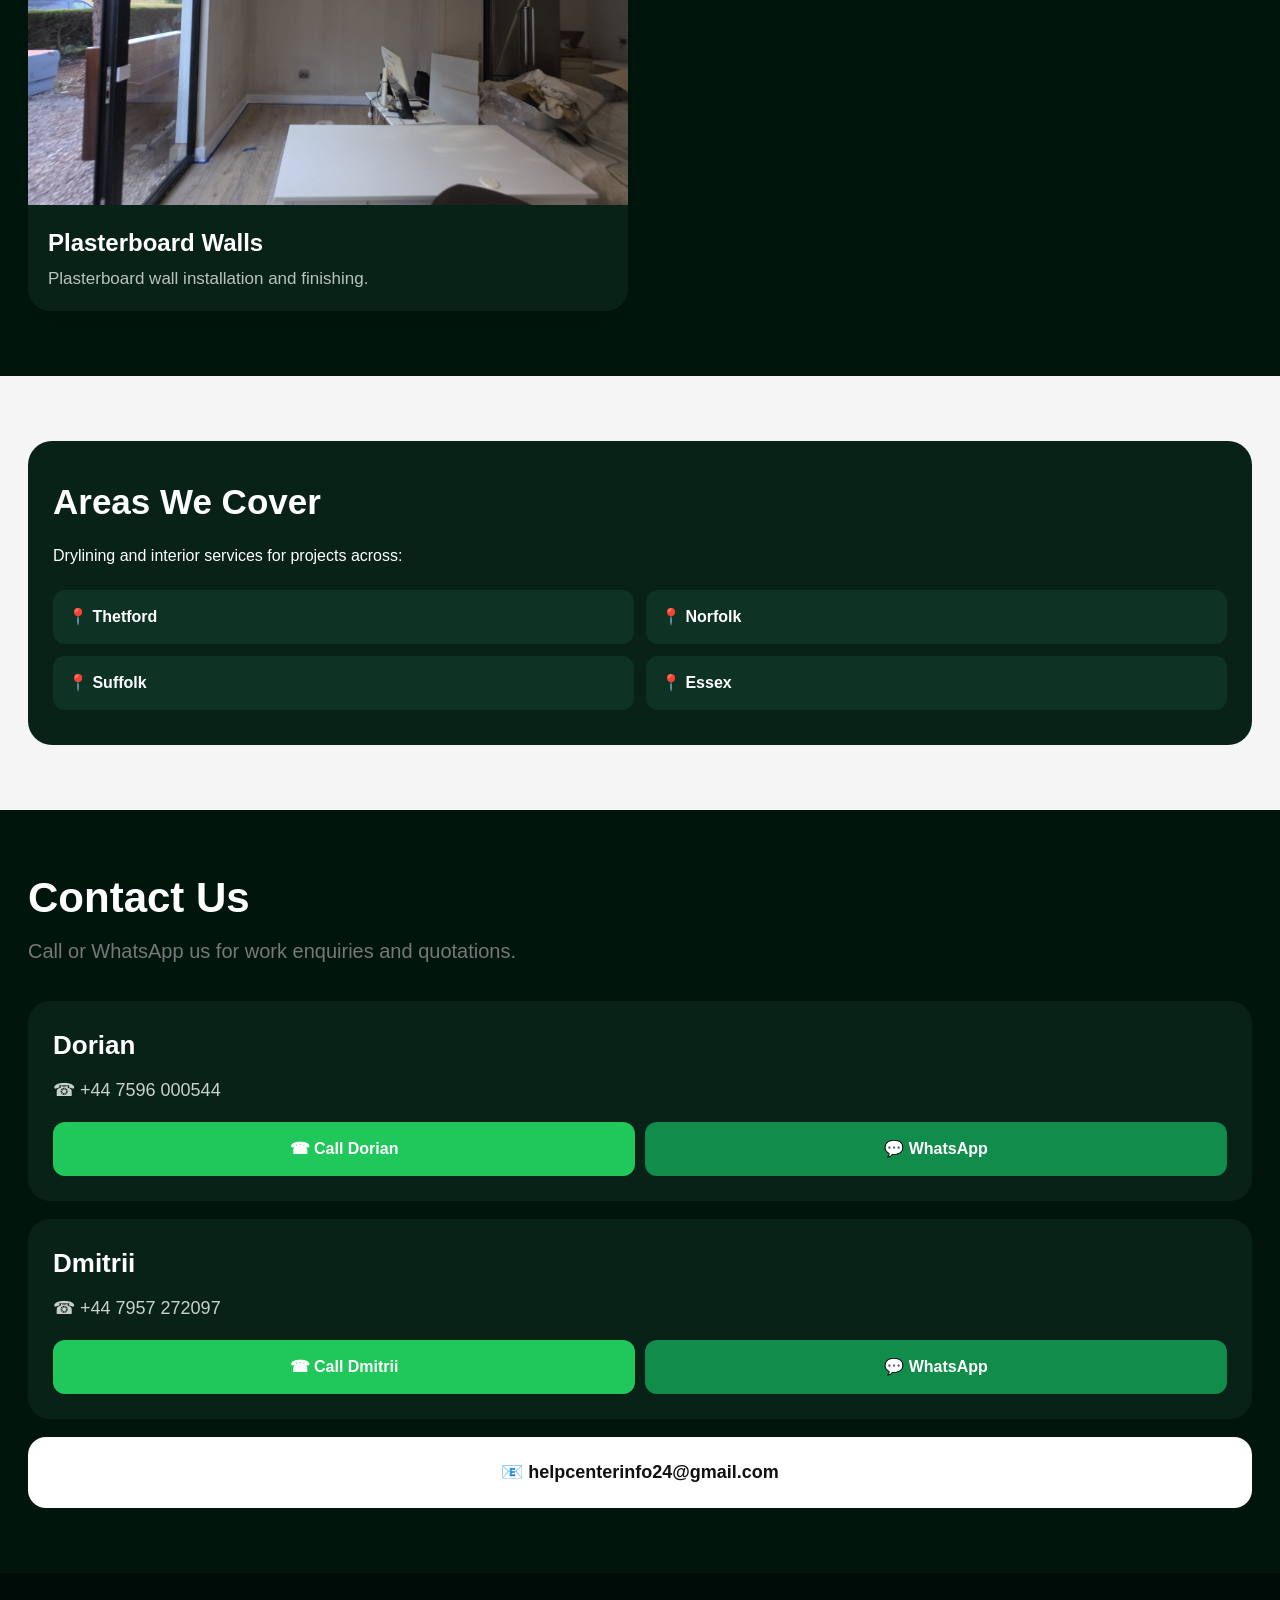
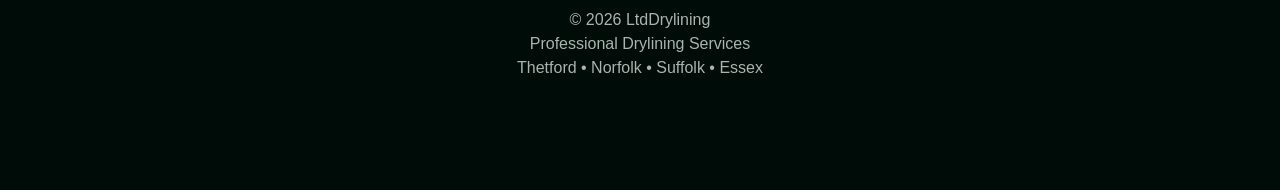
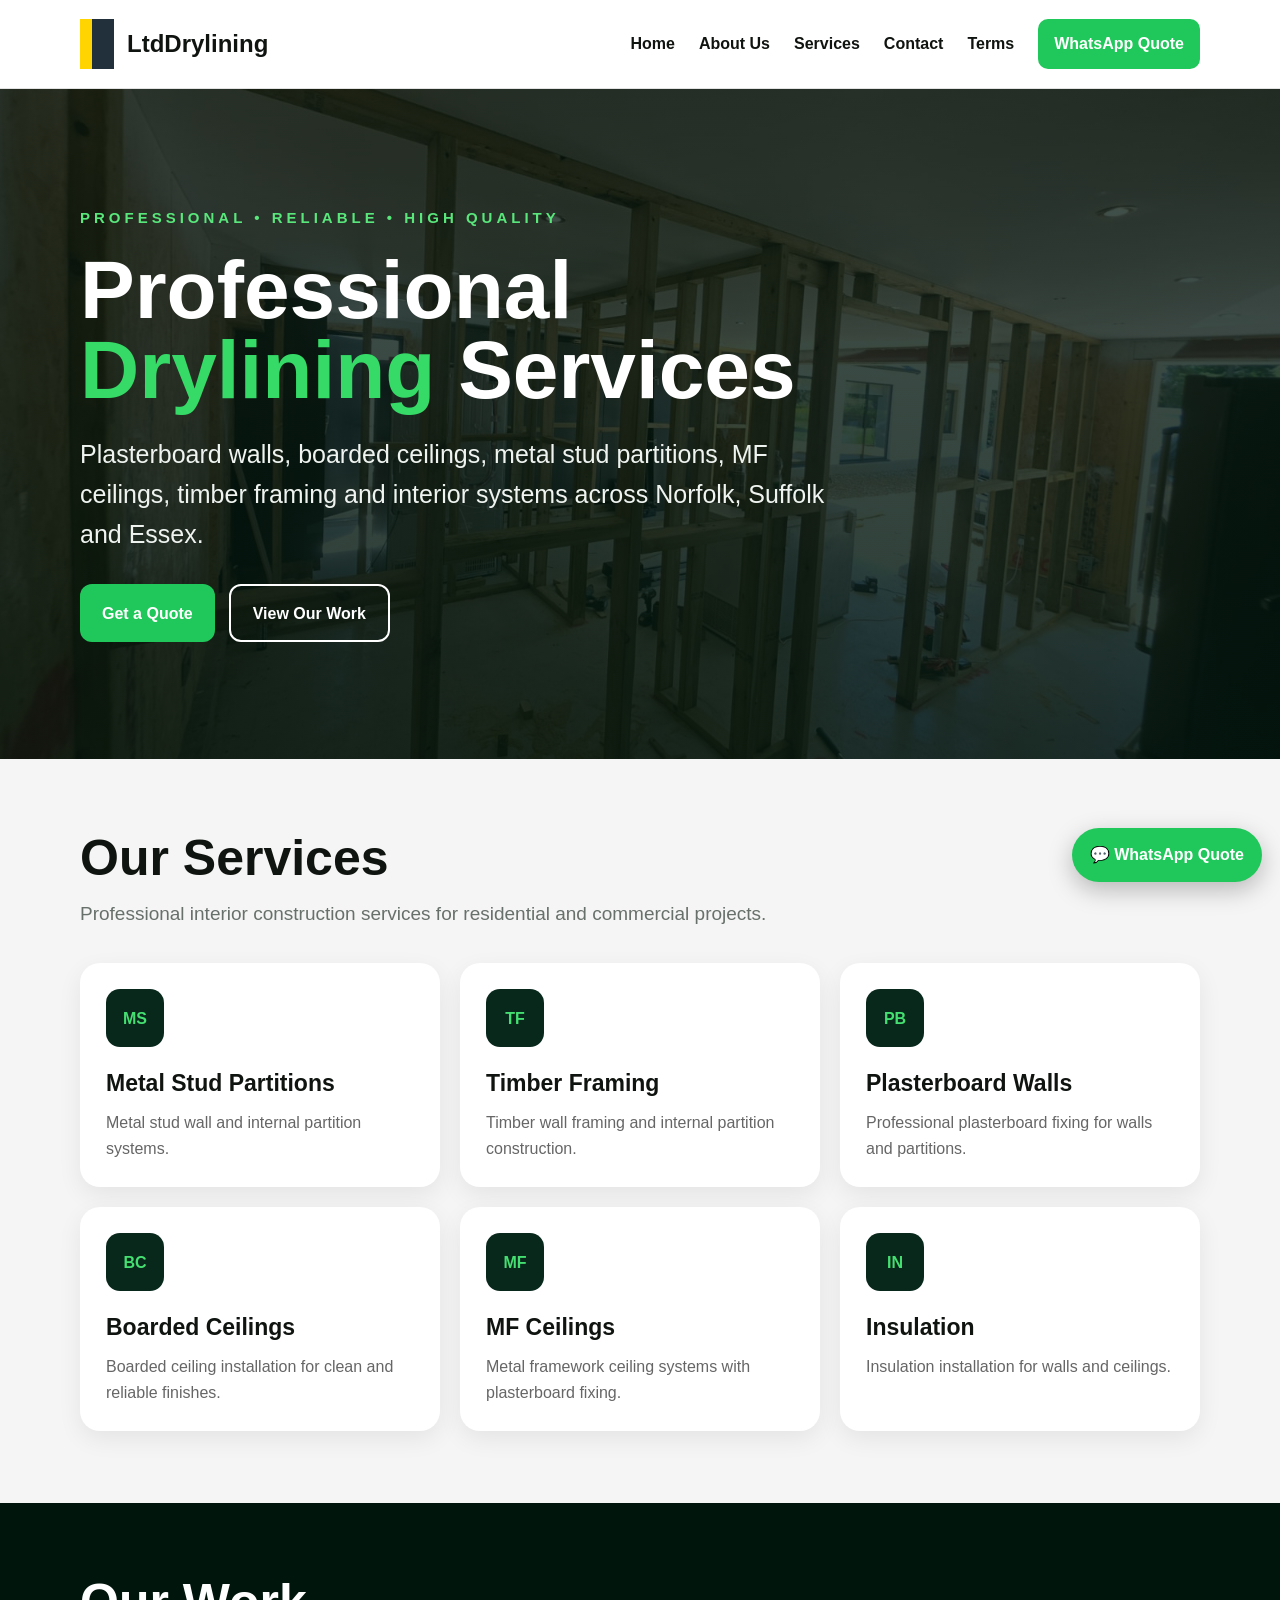
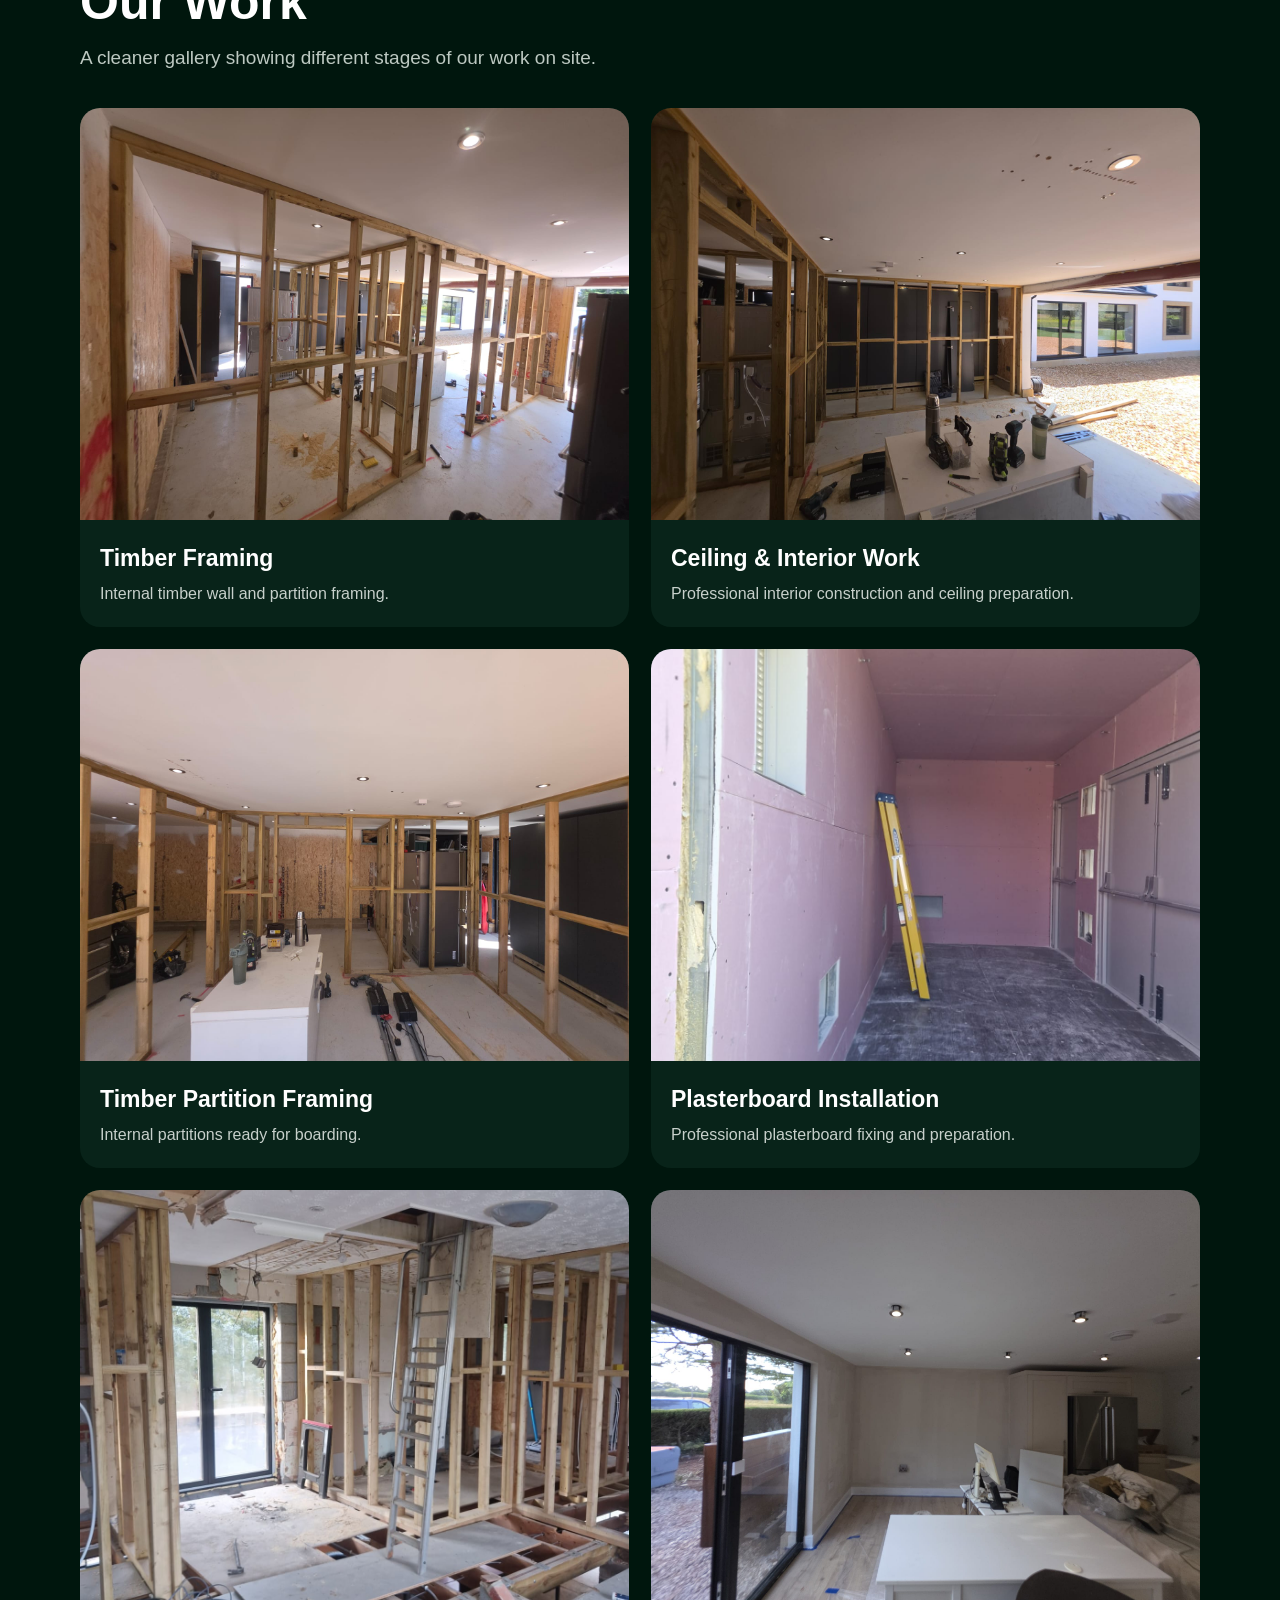
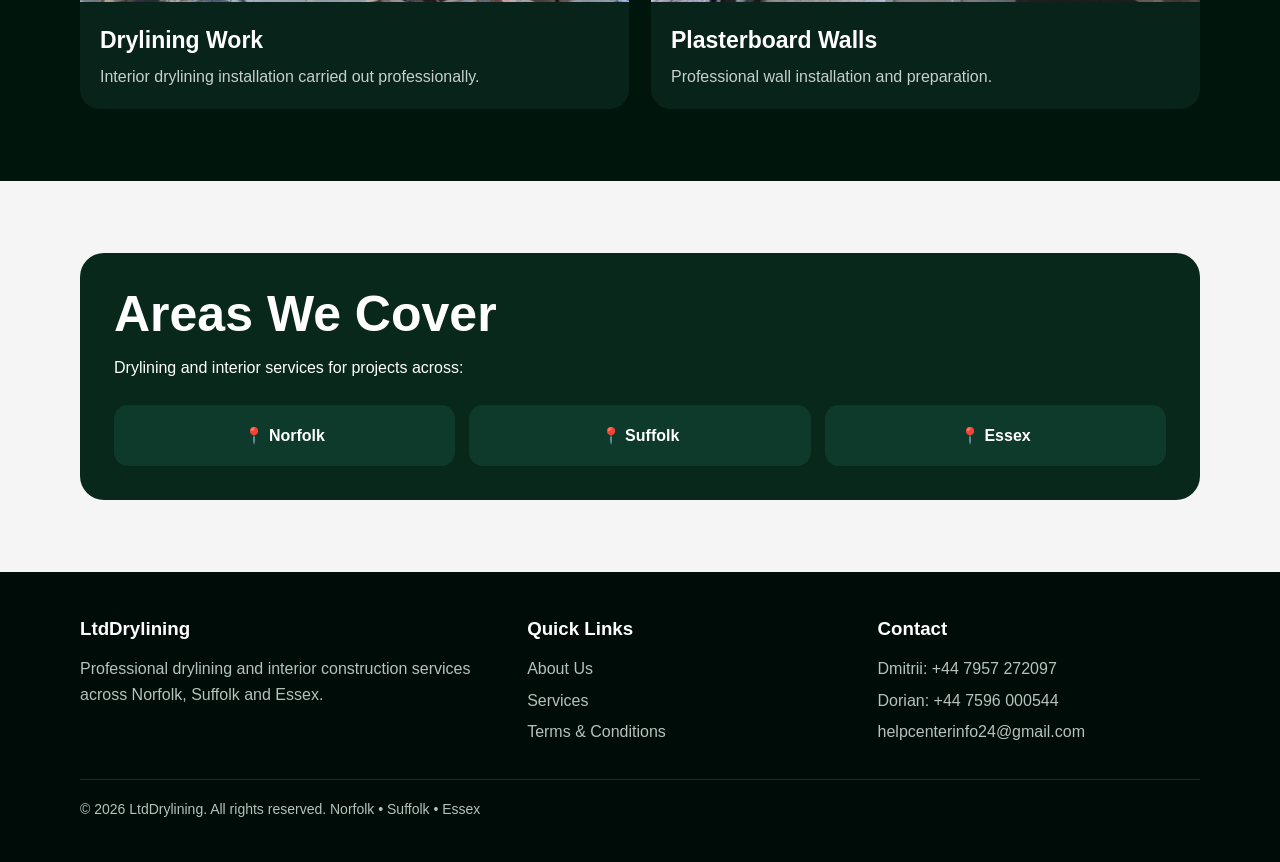
